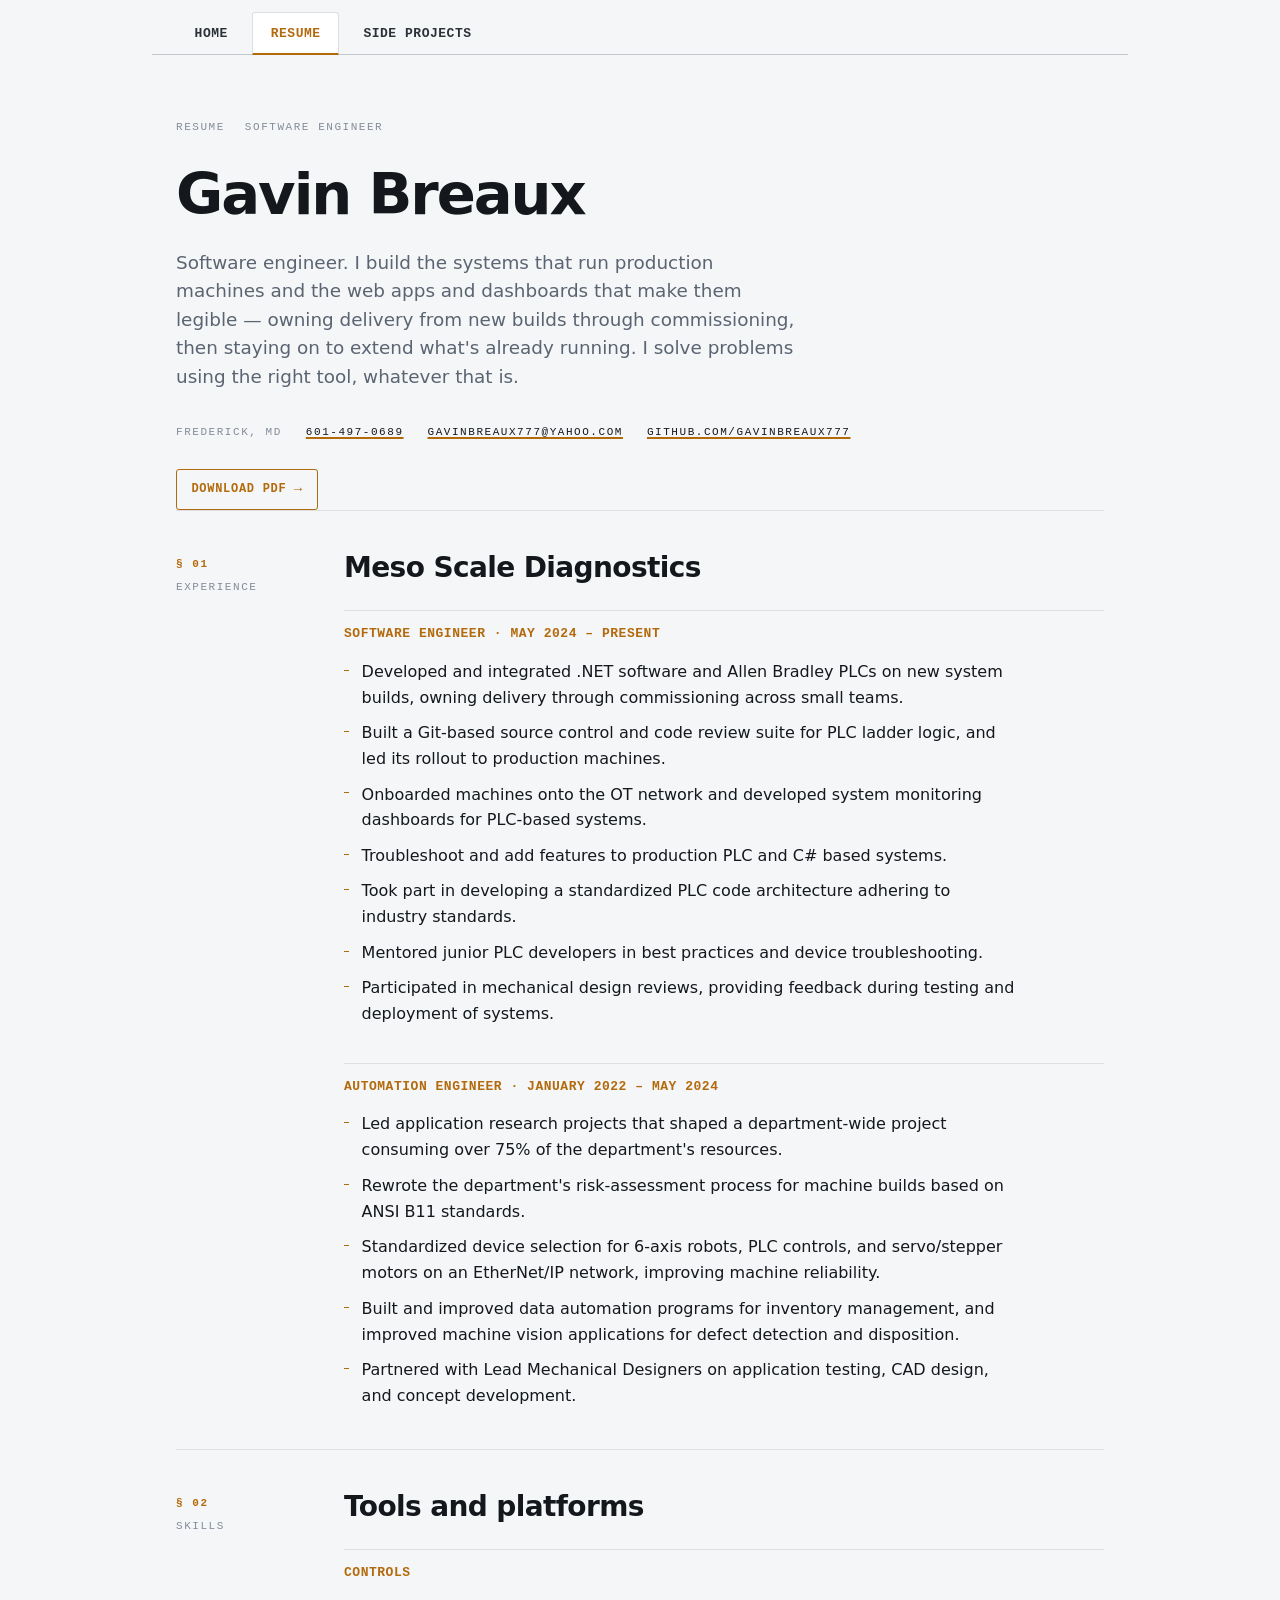
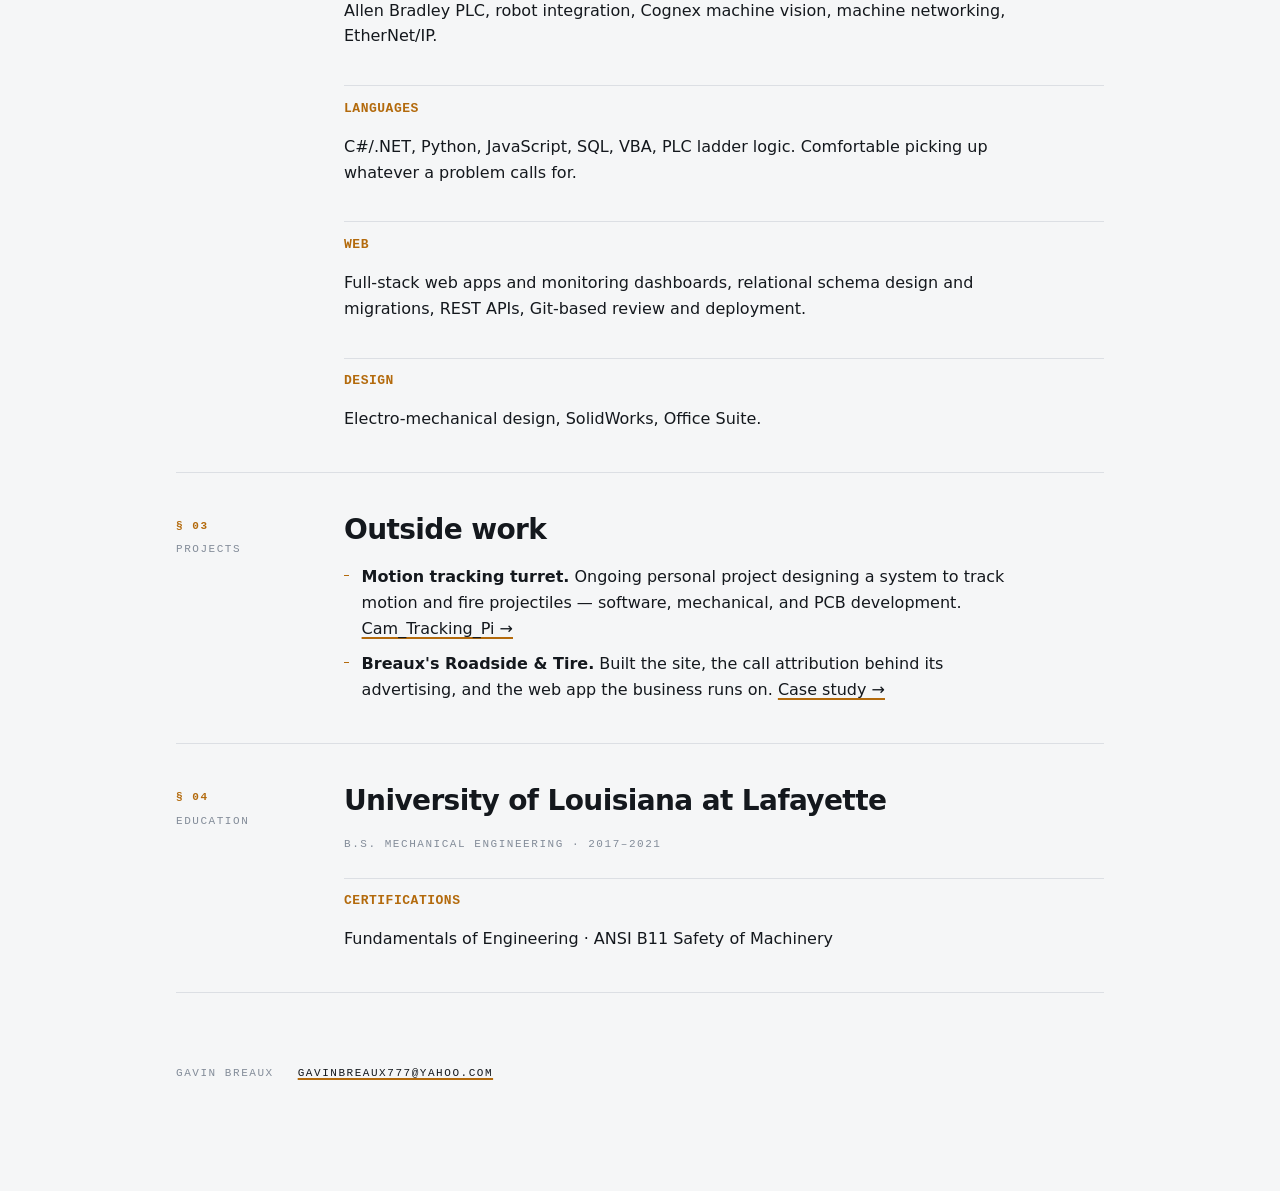
==== resume/index.html @ 40b69a1f "Restructure into a portfolio site with resume and project pages The site was a single Breaux's Roads" ====
<!doctype html>
<html lang="en">
<head>
<meta charset="utf-8">
<meta name="viewport" content="width=device-width, initial-scale=1">
<title>Resume — Gavin Breaux</title>
<meta name="description" content="Gavin Breaux — software engineer. Controls and automation software, web apps, and dashboards for production systems.">
<link rel="stylesheet" href="../assets/site.css">
</head>
<body>
<div class="wrap">

  <nav class="sitenav">
    <a href="../">Home</a>
    <a href="../resume/" aria-current="page">Resume</a>
    <a href="../work/">Side Projects</a>
  </nav>

  <header class="masthead">
    <div class="stamp">
      <span class="label">Resume</span>
      <span class="label">Software Engineer</span>
    </div>

    <h1>Gavin Breaux</h1>

    <p class="deck">
      Software engineer. I build the systems that run production machines and
      the web apps and dashboards that make them legible &mdash; owning delivery
      from new builds through commissioning, then staying on to extend what's
      already running. I solve problems using the right tool, whatever that is.
    </p>

    <div class="byline">
      <span class="label">Frederick, MD</span>
      <span class="label"><a href="tel:+16014970689">601-497-0689</a></span>
      <span class="label"><a href="mailto:gavinbreaux777@yahoo.com">gavinbreaux777@yahoo.com</a></span>
      <span class="label"><a href="https://github.com/gavinbreaux777" target="_blank" rel="noopener">github.com/gavinbreaux777</a></span>
    </div>

    <p>
      <a class="card-cta cta-standalone" href="../assets/gavin-breaux-resume.pdf" download>Download PDF</a>
    </p>
  </header>

  <section>
    <div class="rail">
      <span class="rail-num">&sect; 01</span>
      <span class="label">Experience</span>
    </div>
    <div class="body-col">
      <h2>Meso Scale Diagnostics</h2>

      <h3>Software Engineer &middot; May 2024 &ndash; Present</h3>
      <ul class="plain">
        <li>
          Developed and integrated .NET software and Allen Bradley PLCs on new
          system builds, owning delivery through commissioning across small
          teams.
        </li>
        <li>
          Built a Git-based source control and code review suite for PLC ladder
          logic, and led its rollout to production machines.
        </li>
        <li>
          Onboarded machines onto the OT network and developed system monitoring
          dashboards for PLC-based systems.
        </li>
        <li>
          Troubleshoot and add features to production PLC and C# based systems.
        </li>
        <li>
          Took part in developing a standardized PLC code architecture adhering
          to industry standards.
        </li>
        <li>
          Mentored junior PLC developers in best practices and device
          troubleshooting.
        </li>
        <li>
          Participated in mechanical design reviews, providing feedback during
          testing and deployment of systems.
        </li>
      </ul>

      <h3>Automation Engineer &middot; January 2022 &ndash; May 2024</h3>
      <ul class="plain">
        <li>
          Led application research projects that shaped a department-wide
          project consuming over 75% of the department's resources.
        </li>
        <li>
          Rewrote the department's risk-assessment process for machine builds
          based on ANSI B11 standards.
        </li>
        <li>
          Standardized device selection for 6-axis robots, PLC controls, and
          servo/stepper motors on an EtherNet/IP network, improving machine
          reliability.
        </li>
        <li>
          Built and improved data automation programs for inventory management,
          and improved machine vision applications for defect detection and
          disposition.
        </li>
        <li>
          Partnered with Lead Mechanical Designers on application testing, CAD
          design, and concept development.
        </li>
      </ul>
    </div>
  </section>

  <section>
    <div class="rail">
      <span class="rail-num">&sect; 02</span>
      <span class="label">Skills</span>
    </div>
    <div class="body-col">
      <h2>Tools and platforms</h2>

      <h3>Controls</h3>
      <p>
        Allen Bradley PLC, robot integration, Cognex machine vision, machine
        networking, EtherNet/IP.
      </p>

      <h3>Languages</h3>
      <p>
        C#/.NET, Python, JavaScript, SQL, VBA, PLC ladder logic. Comfortable
        picking up whatever a problem calls for.
      </p>

      <h3>Web</h3>
      <p>
        Full-stack web apps and monitoring dashboards, relational schema design
        and migrations, REST APIs, Git-based review and deployment.
      </p>

      <h3>Design</h3>
      <p>Electro-mechanical design, SolidWorks, Office Suite.</p>
    </div>
  </section>

  <section>
    <div class="rail">
      <span class="rail-num">&sect; 03</span>
      <span class="label">Projects</span>
    </div>
    <div class="body-col">
      <h2>Outside work</h2>
      <ul class="plain">
        <li>
          <strong>Motion tracking turret.</strong> Ongoing personal project
          designing a system to track motion and fire projectiles &mdash;
          software, mechanical, and PCB development.
          <a href="https://github.com/gavinbreaux777/Cam_Tracking_Pi" target="_blank" rel="noopener">Cam_Tracking_Pi &rarr;</a>
        </li>
        <li>
          <strong>Breaux's Roadside &amp; Tire.</strong> Built the site, the call
          attribution behind its advertising, and the web app the business runs
          on. <a href="../work/breauxs-roadside/">Case study &rarr;</a>
        </li>
      </ul>
    </div>
  </section>

  <section>
    <div class="rail">
      <span class="rail-num">&sect; 04</span>
      <span class="label">Education</span>
    </div>
    <div class="body-col">
      <h2>University of Louisiana at Lafayette</h2>
      <p class="label">B.S. Mechanical Engineering &middot; 2017&ndash;2021</p>

      <h3>Certifications</h3>
      <p>Fundamentals of Engineering &middot; ANSI B11 Safety of Machinery</p>
    </div>
  </section>

  <footer>
    <div class="byline">
      <span class="label">Gavin Breaux</span>
      <span class="label"><a href="mailto:gavinbreaux777@yahoo.com">gavinbreaux777@yahoo.com</a></span>
    </div>
  </footer>

</div>
</body>
</html>
---- assets/site.css ----
/* ---------------------------------------------------------------
   Shared design system.

   Palette is cold blue-grey neutrals with a single hazard-amber
   accent, drawn from roadside/commercial service vocabulary rather
   than a generic portfolio look. Monospace carries labels, IDs and
   figures — on pages about measurement, the mono is the register,
   not decoration.

   Themes are token-level: components style through custom
   properties only, never inside the media query, so the viewer's
   explicit toggle (data-theme) can override the OS preference in
   both directions.
   --------------------------------------------------------------- */

:root {
  --ground: #F5F6F7;
  --ground-raised: #FFFFFF;
  --ground-sunk: #EBEDEF;
  --ink: #14181D;
  --steel: #5A6472;
  --steel-dim: #838C99;
  --amber: #B36A0C;
  --signal-red: #B03A32;
  --signal-green: #3D6B4A;
  --rule: #DCDFE4;
  --rule-strong: #C3C8CF;

  /* Tab labels sit brighter than body text so the bar reads as
     controls. In light mode "brighter" means darker against the
     pale ground — the contrast direction inverts, the intent does not. */
  --nav-ink: #2B3138;
  --nav-ink-hi: #000000;

  --measure: 66ch;
  --rail: 8rem;
  --gap: 2.5rem;

  --font-display: ui-sans-serif, system-ui, -apple-system, "Segoe UI", Roboto, sans-serif;
  --font-body: ui-sans-serif, system-ui, -apple-system, "Segoe UI", Roboto, sans-serif;
  --font-mono: ui-monospace, "SF Mono", "Cascadia Mono", "Segoe UI Mono", Menlo, Consolas, monospace;
}

@media (prefers-color-scheme: dark) {
  :root {
    --ground: #12151A; --ground-raised: #171B21; --ground-sunk: #0D1014;
    --ink: #E6E9ED; --steel: #98A2B0; --steel-dim: #6E7887;
    --amber: #D98218; --signal-red: #D4574D; --signal-green: #6FA37F;
    --rule: #262C35; --rule-strong: #333B46;
    --nav-ink: #F2F5F8; --nav-ink-hi: #FFFFFF;
  }
}

:root[data-theme="dark"] {
  --ground: #12151A; --ground-raised: #171B21; --ground-sunk: #0D1014;
  --ink: #E6E9ED; --steel: #98A2B0; --steel-dim: #6E7887;
  --amber: #D98218; --signal-red: #D4574D; --signal-green: #6FA37F;
  --rule: #262C35; --rule-strong: #333B46;
  --nav-ink: #F2F5F8; --nav-ink-hi: #FFFFFF;
}

:root[data-theme="light"] {
  --ground: #F5F6F7; --ground-raised: #FFFFFF; --ground-sunk: #EBEDEF;
  --ink: #14181D; --steel: #5A6472; --steel-dim: #838C99;
  --amber: #B36A0C; --signal-red: #B03A32; --signal-green: #3D6B4A;
  --rule: #DCDFE4; --rule-strong: #C3C8CF;
  --nav-ink: #2B3138; --nav-ink-hi: #000000;
}

* { box-sizing: border-box; }

body {
  background: var(--ground);
  color: var(--ink);
  font-family: var(--font-body);
  font-size: 1rem;
  line-height: 1.62;
  -webkit-font-smoothing: antialiased;
  margin: 0;
  padding: 0 1.5rem 5rem;
}

.wrap { max-width: 58rem; margin: 0 auto; }

/* ---------- type ---------- */

.label {
  font-family: var(--font-mono);
  font-size: 0.6875rem;
  letter-spacing: 0.14em;
  text-transform: uppercase;
  color: var(--steel-dim);
  font-weight: 500;
}

h1, h2, h3 { font-family: var(--font-display); text-wrap: balance; margin: 0; }
h1 { font-size: clamp(2.3rem, 5.5vw, 3.6rem); font-weight: 800; letter-spacing: -0.035em; line-height: 1.04; }
h2 { font-size: clamp(1.4rem, 2.8vw, 1.75rem); font-weight: 750; letter-spacing: -0.022em; line-height: 1.18; }
h3 { font-size: 1rem; font-weight: 700; letter-spacing: -0.01em; line-height: 1.3; }

/* Italics in the display face lean into the following character at
   this weight; the small letter-spacing bump buys back the gap. */
h1 em, h2 em { font-style: italic; letter-spacing: 0.005em; }

p { margin: 0; max-width: var(--measure); }

a {
  color: var(--ink);
  text-decoration-color: var(--amber);
  text-underline-offset: 0.2em;
  text-decoration-thickness: 1.5px;
}
a:hover { color: var(--amber); }
a:focus-visible { outline: 2px solid var(--amber); outline-offset: 3px; border-radius: 2px; }

code {
  font-family: var(--font-mono);
  font-size: 0.875em;
  background: var(--ground-sunk);
  border: 1px solid var(--rule);
  padding: 0.08em 0.32em;
  border-radius: 2px;
  word-break: break-word;
}

/* Placeholder text the author still needs to fill in. */
.ph { color: var(--amber); border-bottom: 1px dashed currentColor; }

/* ---------- masthead ---------- */

.masthead { padding: 3.5rem 0 0; border-bottom: 1px solid var(--rule); }

.stamp {
  display: flex; flex-wrap: wrap; align-items: baseline;
  gap: 0.6rem 1.25rem; padding-bottom: 1.75rem;
}

/* Subtitle riding directly under an h1 — h1 has margin:0, so the gap has to
   come from here. Tighter than .deck's, since this reads as part of the title. */
h1 + .label { display: block; margin-top: 0.9rem; color: var(--steel); }

.deck {
  font-size: clamp(1.03rem, 1.8vw, 1.15rem);
  color: var(--steel);
  max-width: 54ch;
  margin: 1.5rem 0 0;
  line-height: 1.55;
}

.byline { display: flex; flex-wrap: wrap; gap: 0.5rem 1.5rem; margin: 2rem 0 1.75rem; }

/* ---------- spec strip ---------- */

.spec-strip {
  display: grid;
  grid-template-columns: repeat(auto-fit, minmax(9rem, 1fr));
  border-bottom: 1px solid var(--rule);
}
.spec { padding: 1.35rem 1.25rem 1.35rem 0; display: flex; flex-direction: column; gap: 0.28rem; }
.spec-val {
  font-family: var(--font-mono); font-size: 1.4rem; font-weight: 600;
  letter-spacing: -0.03em; font-variant-numeric: tabular-nums; line-height: 1;
}
.spec-note { font-size: 0.8125rem; color: var(--steel-dim); line-height: 1.35; }

/* ---------- sections with spec rail ---------- */

section {
  display: grid;
  grid-template-columns: var(--rail) minmax(0, 1fr);
  gap: 0 var(--gap);
  padding: var(--gap) 0;
  border-bottom: 1px solid var(--rule);
}
.rail { display: flex; flex-direction: column; gap: 0.35rem; padding-top: 0.3rem; }
.rail-num { font-family: var(--font-mono); font-size: 0.6875rem; letter-spacing: 0.14em; color: var(--amber); font-weight: 600; }
.body-col { display: flex; flex-direction: column; gap: 1rem; min-width: 0; }
.body-col > h2 { margin-bottom: 0.15rem; }

@media (max-width: 46rem) {
  section { grid-template-columns: 1fr; gap: 0.85rem; }
  .rail { flex-direction: row; align-items: baseline; gap: 0.7rem; padding-top: 0; }
}

/* ---------- source cards ---------- */

.sources {
  display: grid; grid-template-columns: repeat(auto-fit, minmax(14rem, 1fr));
  gap: 1px; background: var(--rule-strong);
  border: 1px solid var(--rule-strong); border-radius: 3px; overflow: hidden;
}
.source { background: var(--ground-raised); padding: 1rem; display: flex; flex-direction: column; gap: 0.45rem; }
.source-name { font-family: var(--font-mono); font-size: 0.8125rem; font-weight: 600; }
.source-sees { font-size: 0.875rem; color: var(--steel); }
.source-blind { font-size: 0.8125rem; color: var(--signal-red); display: flex; gap: 0.45rem; }
.source-blind::before { content: "\2715"; font-size: 0.75rem; line-height: 1.5; }

/* ---------- inspection tag ---------- */

.tag { border: 1px solid var(--rule-strong); background: var(--ground-raised); border-radius: 3px; overflow: hidden; }
.tag-head {
  display: flex; flex-wrap: wrap; align-items: center; justify-content: space-between;
  gap: 0.5rem 1rem; padding: 0.65rem 1rem;
  background: var(--ground-sunk); border-bottom: 1px solid var(--rule-strong);
}
.tag-id {
  font-family: var(--font-mono); font-size: 0.6875rem; letter-spacing: 0.12em;
  text-transform: uppercase; color: var(--steel); font-weight: 600;
}
.chip {
  font-family: var(--font-mono); font-size: 0.625rem; letter-spacing: 0.1em;
  text-transform: uppercase; font-weight: 600; padding: 0.2rem 0.5rem;
  border-radius: 2px; border: 1px solid currentColor; white-space: nowrap;
}
.chip-risk { color: var(--signal-red); }
.chip-hold { color: var(--amber); }

.tag-body { padding: 1.15rem 1rem; display: flex; flex-direction: column; gap: 0.95rem; }
.tag-body p { max-width: 60ch; }

.beat { display: grid; grid-template-columns: 5.5rem minmax(0, 1fr); gap: 0.9rem; align-items: baseline; }
.beat > .label { padding-top: 0.15em; }
@media (max-width: 40rem) { .beat { grid-template-columns: 1fr; gap: 0.25rem; } }

pre {
  margin: 0; background: var(--ground-sunk); border: 1px solid var(--rule);
  border-radius: 3px; padding: 0.85rem 1rem; overflow-x: auto;
  font-size: 0.8125rem; line-height: 1.55;
}
pre code { background: none; border: none; padding: 0; font-size: inherit; word-break: normal; }
.cmt { color: var(--steel-dim); }
.kw { color: var(--amber); }

/* Subheads inside a prose column. Body text and h3 are both 1rem, so
   the amber rule does the separating that size alone can't. */
.body-col > h3 {
  margin-top: 1.25rem;
  padding-top: 0.9rem;
  border-top: 1px solid var(--rule);
  font-family: var(--font-mono);
  font-size: 0.8125rem;
  letter-spacing: 0.04em;
  text-transform: uppercase;
  color: var(--amber);
}
.body-col > h3:first-of-type { margin-top: 0.5rem; }

/* ---------- platform strip ---------- */

/* Third-party product shots, not this project's data — held to a uniform
   tile so they read as identification rather than as evidence.
   Breaks out of the 58rem wrapper toward the viewport edges (capped),
   since dashboard screenshots need the width to stay legible. */
.platforms {
  margin: 0 auto var(--gap) 50%;
  width: min(100vw - 3rem, 78rem);
  transform: translateX(-50%);
  display: flex; flex-direction: column; gap: 0.6rem;
}
.platform-row {
  display: grid; grid-template-columns: repeat(auto-fit, minmax(15rem, 1fr));
  gap: 1px; background: var(--rule-strong);
  border: 1px solid var(--rule-strong); border-radius: 3px; overflow: hidden;
}
.platform { background: var(--ground-raised); display: flex; flex-direction: column; }
/* cover, not contain: these are wide dashboard captures and letterboxing
   them into a short tile shrank the UI past the point of being readable.
   Anchored top-left so each crop keeps the chart/table it's identified by. */
.platform img {
  display: block; width: 100%; height: 11rem;
  object-fit: cover; object-position: left top;
  background: #FFFFFF;
  border-bottom: 1px solid var(--rule);
}
.platform-cap {
  padding: 0.7rem 0.85rem;
  font-size: 0.8125rem; line-height: 1.5; color: var(--steel);
  display: flex; flex-direction: column; gap: 0.2rem;
}
.platform-cap strong {
  font-family: var(--font-mono); font-size: 0.75rem;
  letter-spacing: 0.04em; text-transform: uppercase;
  color: var(--ink); font-weight: 600;
}
/* Tied to the row rather than floating under it: the lead clause carries
   the argument, the provenance note trails in the dimmer colour. */
.platforms figcaption {
  font-size: 0.8125rem; line-height: 1.5;
  color: var(--steel); max-width: 68ch;
  padding-left: 0.85rem; border-left: 2px solid var(--rule-strong);
}
.provenance { color: var(--steel-dim); }

/* A real artifact from the work, unlike the platform strip above — shown
   whole rather than cropped, since the columns are the evidence. */
/* Breaks out of the text column: at column width this 1915px capture
   renders near 40%, which puts the row text below reading size. */
/* Prose beside a figure. The text keeps the larger share so it never
   narrows into a ragged column; below 52rem they stack, since two
   cramped columns read worse than one of each. */
.split {
  display: grid; grid-template-columns: minmax(0, 1.05fr) minmax(0, 1fr);
  gap: var(--gap); align-items: start;
}
.split > p { max-width: none; }

/* Multi-paragraph prose in a split needs a wrapper to stay one grid cell.
   Paragraph spacing on this site comes from .body-col's flex gap, which only
   reaches direct children — so the wrapper has to re-establish it or the
   paragraphs run together. */
.split-prose {
  display: flex; flex-direction: column; gap: 1rem; min-width: 0;
}
.split-prose > p { max-width: none; }

/* Gives the figure the larger share, for screenshots whose detail matters
   more than the paragraph beside them. */
.split-figure { grid-template-columns: minmax(0, 1fr) minmax(0, 1.5fr); }

@media (max-width: 52rem) {
  .split { grid-template-columns: 1fr; gap: 1.1rem; }
}

/* Supporting evidence, not a hero image — full detail is one click away,
   so it doesn't need to be legible inline. */
.shot {
  margin: 0;
  display: flex; flex-direction: column; gap: 0.5rem;
}
/* Optical alignment: the paragraph's first baseline sits below its box
   top, so a flush image reads as riding high next to it. */
.split .shot { padding-top: 0.3rem; }

/* Two figures side by side. Their sources are 1.63 and 2.44 aspect, so
   natural height would leave one visibly taller; a fixed frame with a
   top-anchored crop keeps the pair even and the chart titles visible. */
.shot-pair {
  display: grid; grid-template-columns: repeat(auto-fit, minmax(16rem, 1fr));
  gap: 1.1rem; margin-top: 0.35rem; align-items: start;
}
/* contain, not cover: cropping either chart cuts its axis labels, and the
   full-size link means nothing is lost by letterboxing them here. */
.shot-pair .shot img {
  height: 13rem; object-fit: contain; object-position: center;
  padding: 0.5rem;
}

/* Homepage app shots: two UI screenshots side by side, framed portrait so
   they read as app windows rather than wide banners. */
.shot-row {
  display: grid; grid-template-columns: repeat(auto-fit, minmax(15rem, 1fr));
  gap: 1.1rem; align-items: start;
  /* Slimmer than the 58rem wrapper — narrowing the columns is half of what
     makes the frames read as tall. Viewport cap avoids h-scroll. */
  width: min(48rem, 100vw - 2rem);
  margin: 0 auto var(--gap);
}
/* cover, not contain: these are list views, so a top-anchored crop keeps
   the header and first rows — the legible part — and drops the tail. The
   full image is one click away, so nothing is actually lost. */
.shot-row .shot img {
  height: 17rem; object-fit: cover; object-position: top center;
}

/* Supporting shot: the customer-facing site is a step on the way to the
   app, not the point, so it's held to a fraction of the app shots' width.
   Centered under them, it reads as a footnote rather than a third column. */
.shot-minor {
  max-width: 22rem; margin: 0 auto var(--gap);
  align-items: center; text-align: center;
}

/* Lead figure: sits between the masthead and the spec strip, so it takes
   the wrapper's full width rather than a text measure. */
.shot-lead { margin: 0 0 var(--gap); }
.shot img {
  display: block; width: 100%; height: auto;
  border: 1px solid var(--rule-strong); border-radius: 3px;
  background: #FFFFFF;
}
.shot a { display: block; text-decoration: none; }
.shot a:hover img { border-color: var(--amber); }
.shot a:focus-visible { outline: 2px solid var(--amber); outline-offset: 3px; }
.shot figcaption {
  font-size: 0.8125rem; line-height: 1.5; color: var(--steel);
  max-width: 68ch;
}
/* Only on figures whose detail is genuinely too small inline — repeating
   it under every screenshot on a page turns it into noise. */
.shot-zoom figcaption::after {
  content: " Click to view full size.";
  color: var(--steel-dim);
}

@media (max-width: 46rem) {
  .platform img { height: 9rem; }
}

/* ---------- sequence ---------- */

.arc { border: 1px solid var(--rule-strong); border-radius: 3px; overflow: hidden; }
.arc-step {
  display: grid; grid-template-columns: 2.25rem minmax(0, 1fr);
  gap: 0.9rem; padding: 0.85rem 1rem;
  background: var(--ground-raised); border-bottom: 1px solid var(--rule);
}
.arc-step:last-child { border-bottom: none; }
.arc-n { font-family: var(--font-mono); font-size: 0.75rem; color: var(--amber); font-weight: 600; padding-top: 0.15em; }
.arc-text { display: flex; flex-direction: column; gap: 0.2rem; }
.arc-text strong { font-size: 0.9375rem; }
.arc-text span { font-size: 0.875rem; color: var(--steel); }

/* ---------- lists ---------- */

ul.plain { list-style: none; margin: 0; padding: 0; display: flex; flex-direction: column; gap: 0.6rem; max-width: var(--measure); }
ul.plain li { padding-left: 1.1rem; position: relative; }
ul.plain li::before { content: ""; position: absolute; left: 0; top: 0.68em; width: 5px; height: 1px; background: var(--amber); }

/* ---------- pull quote ---------- */

.pull {
  border-left: 2px solid var(--amber);
  padding: 0.1rem 0 0.1rem 1.2rem;
  font-size: 1.05rem; line-height: 1.5; max-width: 52ch;
}

/* ---------- honesty callout ---------- */

.note {
  border: 1px solid var(--rule-strong);
  border-left: 2px solid var(--steel-dim);
  background: var(--ground-raised);
  padding: 0.9rem 1rem; border-radius: 3px;
  display: flex; flex-direction: column; gap: 0.4rem; max-width: 60ch;
}
.note p { font-size: 0.9375rem; }

/* ---------- table ---------- */

.table-scroll { overflow-x: auto; }
table { border-collapse: collapse; width: 100%; font-size: 0.875rem; min-width: 30rem; }
th, td { text-align: left; padding: 0.6rem 1rem 0.6rem 0; border-bottom: 1px solid var(--rule); vertical-align: top; }
th {
  font-family: var(--font-mono); font-size: 0.6875rem; letter-spacing: 0.12em;
  text-transform: uppercase; color: var(--steel-dim); font-weight: 500;
  border-bottom-color: var(--rule-strong);
}
td.num { font-family: var(--font-mono); font-variant-numeric: tabular-nums; white-space: nowrap; }

/* ---------- index cards ---------- */

.cards { display: grid; grid-template-columns: repeat(auto-fit, minmax(16rem, 1fr)); gap: 1rem; }
/* Interactive, so it carries more weight than the static containers it
   sits among (.note, .tag): a raised surface, a shadow, and an amber
   edge that reads as a target rather than a panel. */
.card {
  position: relative; isolation: isolate;
  border: 1px solid var(--rule-strong); background: var(--ground-raised);
  border-radius: 5px; padding: 1.1rem 1.1rem 1.2rem;
  display: flex; flex-direction: column; gap: 0.5rem;
  text-decoration: none; color: inherit;
  box-shadow: 0 1px 2px rgb(0 0 0 / 0.05), 0 1px 1px rgb(0 0 0 / 0.03);
}
/* Amber rule along the top edge — visible at rest, so the card reads as
   actionable before any pointer arrives (and on touch, where hover never does). */
.card::before {
  content: ""; position: absolute; inset: -1px -1px auto -1px; height: 3px;
  background: var(--amber); opacity: 0.55;
  border-radius: 5px 5px 0 0;
}
.card:hover {
  border-color: var(--amber); color: inherit;
  background: var(--ground-raised);
  box-shadow: 0 6px 16px rgb(0 0 0 / 0.10), 0 2px 5px rgb(0 0 0 / 0.06);
}
.card:hover::before { opacity: 1; }
.card:active { box-shadow: 0 1px 2px rgb(0 0 0 / 0.06); }
.card:focus-visible { outline: 2px solid var(--amber); outline-offset: 3px; }
.card h3 { margin: 0; }
.card:hover h3 { color: var(--amber); }
.card p { font-size: 0.9rem; color: var(--steel); max-width: none; }

/* Persistent affordance: without it the cards read as static blocks,
   since the border only reacted on hover and touch has no hover. */
/* Rendered as a button, not a text link: at a glance the eye needs a
   shape it recognises as pressable, which underlined amber text is not. */
.card-cta {
  margin-top: auto; align-self: flex-start;
  display: inline-flex; align-items: center; gap: 0.45rem;
  padding: 0.5rem 0.9rem;
  border: 1px solid var(--amber); border-radius: 3px;
  font-family: var(--font-mono); font-size: 0.75rem;
  letter-spacing: 0.06em; text-transform: uppercase;
  color: var(--amber); font-weight: 600;
}
.card-cta::after { content: "\2192"; font-size: 0.875rem; }
/* Fills on hover so the whole card has one obvious focal point. */
.card:hover .card-cta {
  background: var(--amber);
  color: var(--ground-raised);
}
@media (prefers-reduced-motion: no-preference) {
  .card-cta { transition: background 120ms ease, color 120ms ease; }
  .card-cta::after { transition: transform 120ms ease; }
  .card:hover .card-cta::after { transform: translateX(3px); }
}

/* The card CTA shape reused outside a card — as a standalone button. Needs its
   own hover, since there's no parent .card to trigger the fill, and
   margin-top:auto is meaningless without the flex parent. Deliberately a
   separate class rather than a bare `a.card-cta`, so it can't reach inside a
   .card and collapse the bottom-alignment that keeps CTAs in a row level. */
.cta-standalone {
  margin-top: 0;
  text-decoration: none;
}
.cta-standalone:hover {
  background: var(--amber);
  color: var(--ground-raised);
}

/* Tab bar. Sticky so the switch between case studies is always in
   reach; the active tab is carried by an amber underline riding the
   container's bottom rule, not by color alone. */
.sitenav {
  position: sticky; top: 0; z-index: 10;
  display: flex; flex-wrap: wrap; gap: 0.35rem;
  margin-bottom: 0.5rem; padding: 0.75rem 0 0;
  border-bottom: 1px solid var(--rule-strong);
  /* Bleed into the body gutter so scrolled content can't show
     through beside the bar. */
  margin-left: -1.5rem; margin-right: -1.5rem;
  padding-left: 1.5rem; padding-right: 1.5rem;
  background: var(--ground);
}

.sitenav a {
  position: relative;
  padding: 0.6rem 1.1rem;
  margin-bottom: -1px;
  border: 1px solid transparent;
  border-bottom: 2px solid transparent;
  border-radius: 3px 3px 0 0;
  font-family: var(--font-mono);
  font-size: 0.8125rem;
  letter-spacing: 0.04em;
  text-transform: uppercase;
  text-decoration: none;
  color: var(--nav-ink);
  font-weight: 600;
  white-space: nowrap;
}

.sitenav a:hover {
  color: var(--nav-ink-hi);
  background: var(--ground-sunk);
  border-bottom-color: var(--rule-strong);
}

.sitenav a[aria-current="page"] {
  color: var(--amber);
  background: var(--ground-raised);
  border-color: var(--rule);
  border-bottom-color: var(--amber);
}

.sitenav a:focus-visible { outline: 2px solid var(--amber); outline-offset: 2px; }

@media (max-width: 30rem) {
  .sitenav a { flex: 1 1 auto; text-align: center; padding: 0.6rem 0.5rem; }
}

footer { padding-top: var(--gap); display: flex; flex-direction: column; gap: 0.75rem; }
.footer-note { font-size: 0.875rem; color: var(--steel-dim); max-width: 60ch; }

@media (prefers-reduced-motion: no-preference) {
  a, .card { transition: color 120ms ease, border-color 120ms ease, background 120ms ease, transform 140ms ease, box-shadow 140ms ease; }
  .card:hover { transform: translateY(-3px); }
  .card:active { transform: translateY(-1px); }
}
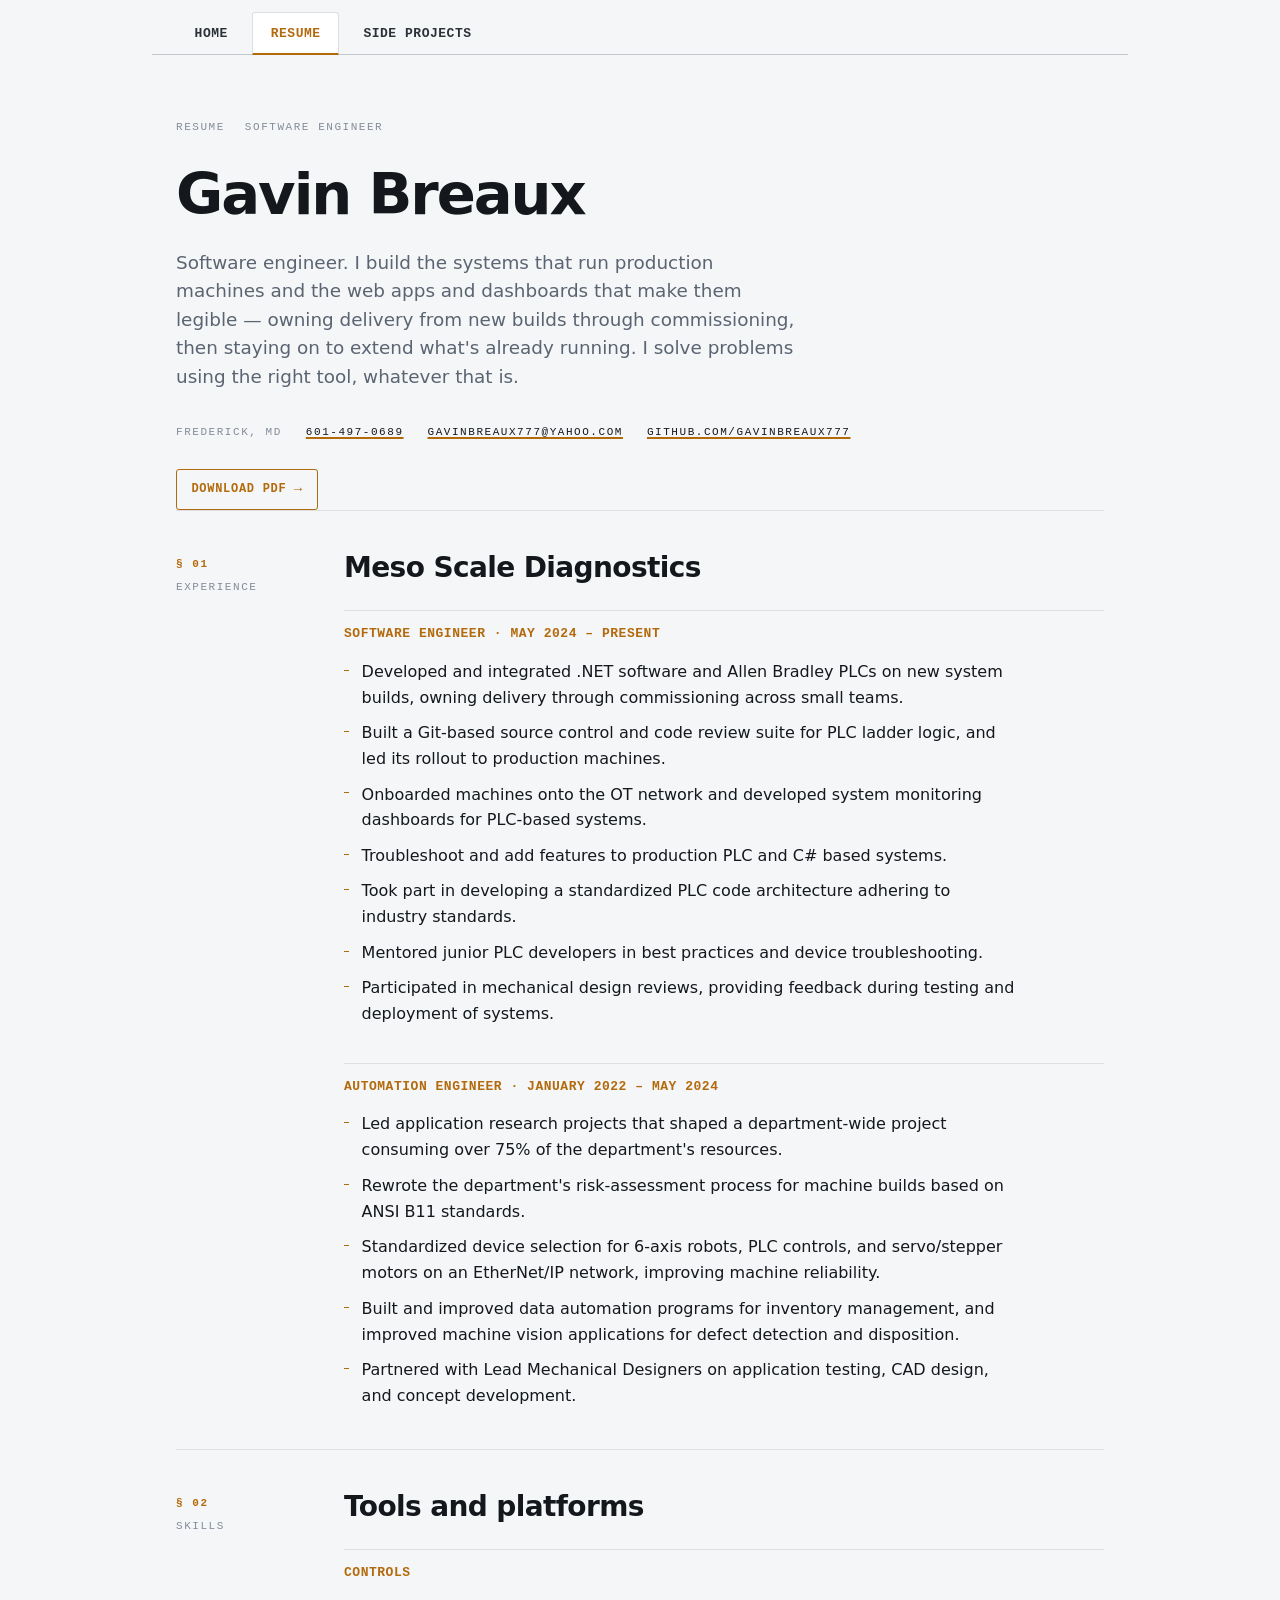
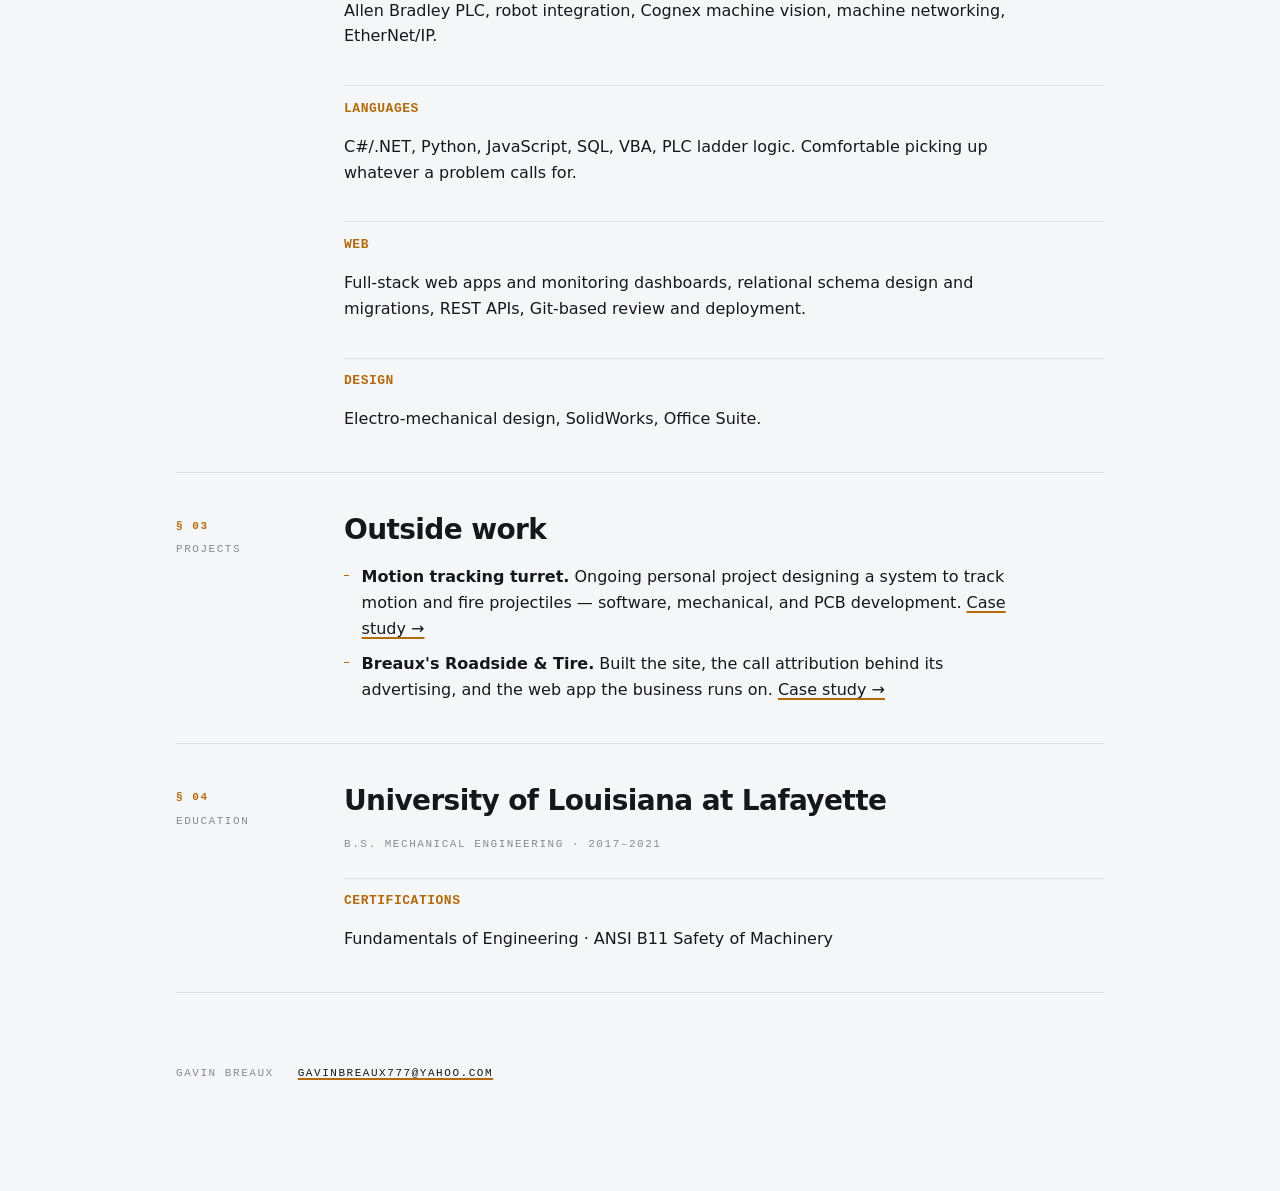
==== commit 4df5a86c: "Add motion tracking turret case study Gives the turret project a full case study page instead of lin" ====
--- a/resume/index.html
+++ b/resume/index.html
@@ -154,7 +154,7 @@
           <strong>Motion tracking turret.</strong> Ongoing personal project
           designing a system to track motion and fire projectiles &mdash;
           software, mechanical, and PCB development.
-          <a href="https://github.com/gavinbreaux777/Cam_Tracking_Pi" target="_blank" rel="noopener">Cam_Tracking_Pi &rarr;</a>
+          <a href="../work/motion-tracking-turret/">Case study &rarr;</a>
         </li>
         <li>
           <strong>Breaux's Roadside &amp; Tire.</strong> Built the site, the call
--- a/assets/site.css
+++ b/assets/site.css
@@ -345,21 +345,43 @@
   padding: 0.5rem;
 }
 
-/* Homepage app shots: two UI screenshots side by side, framed portrait so
-   they read as app windows rather than wide banners. */
+/* Homepage shots: four screenshots in a 2x2 grid. Fixed two columns rather
+   than auto-fit, so the grid stays square instead of reflowing to 3+1 or a
+   single row at wide viewports. Collapses to one column on narrow screens. */
 .shot-row {
-  display: grid; grid-template-columns: repeat(auto-fit, minmax(15rem, 1fr));
+  display: grid; grid-template-columns: repeat(2, 1fr);
   gap: 1.1rem; align-items: start;
-  /* Slimmer than the 58rem wrapper — narrowing the columns is half of what
-     makes the frames read as tall. Viewport cap avoids h-scroll. */
-  width: min(48rem, 100vw - 2rem);
+  width: min(52rem, 100vw - 2rem);
   margin: 0 auto var(--gap);
+}
+@media (max-width: 34rem) {
+  .shot-row { grid-template-columns: 1fr; }
 }
 /* cover, not contain: these are list views, so a top-anchored crop keeps
    the header and first rows — the legible part — and drops the tail. The
    full image is one click away, so nothing is actually lost. */
 .shot-row .shot img {
   height: 17rem; object-fit: cover; object-position: top center;
+}
+/* The customer site shot is 1.24 aspect against ~2.5 for the three app
+   shots. A top-anchored cover crop in the shared frame would show only its
+   header, so it letterboxes instead and keeps the whole page visible. */
+.shot-row .shot-tall img {
+  object-fit: contain; background: #FFFFFF; padding: 0.4rem;
+}
+
+/* CAD renders are near-square and have their own flat grey ground. A cover
+   crop would cut the assembly, so they letterbox like .shot-tall but keep
+   the render's own background instead of forcing white behind it. */
+.shot-row .shot-render img {
+  object-fit: contain; background: #C3C9D2; padding: 0.4rem;
+}
+
+/* Portrait photographs in a .shot-row cell. Like .shot-tall they letterbox
+   rather than crop, but they carry no white page of their own, so the bars
+   use the theme's sunk ground and stay correct in dark mode. */
+.shot-row .shot-photo img {
+  object-fit: contain; background: var(--ground-sunk); padding: 0.4rem;
 }
 
 /* Supporting shot: the customer-facing site is a step on the way to the
@@ -368,6 +390,19 @@
 .shot-minor {
   max-width: 22rem; margin: 0 auto var(--gap);
   align-items: center; text-align: center;
+}
+
+/* Small in-column figure: a supporting photo that shouldn't outweigh the
+   prose beside it. Portrait sources would otherwise run the full column
+   width and dominate the section. Left-aligned to the text rather than
+   centered, so it stays flush with the paragraphs above it, and it sets no
+   align-items so the image still fills the capped frame. */
+.shot-inset { max-width: 17rem; }
+/* Capped by height, not width: the source is portrait, so a width cap alone
+   still leaves it the tallest thing on the page. contain (not cover) keeps
+   the whole machine visible, since the point of the shot is the build. */
+.shot-inset img {
+  height: 11rem; width: 100%; object-fit: contain; object-position: left center;
 }
 
 /* Lead figure: sits between the masthead and the spec strip, so it takes
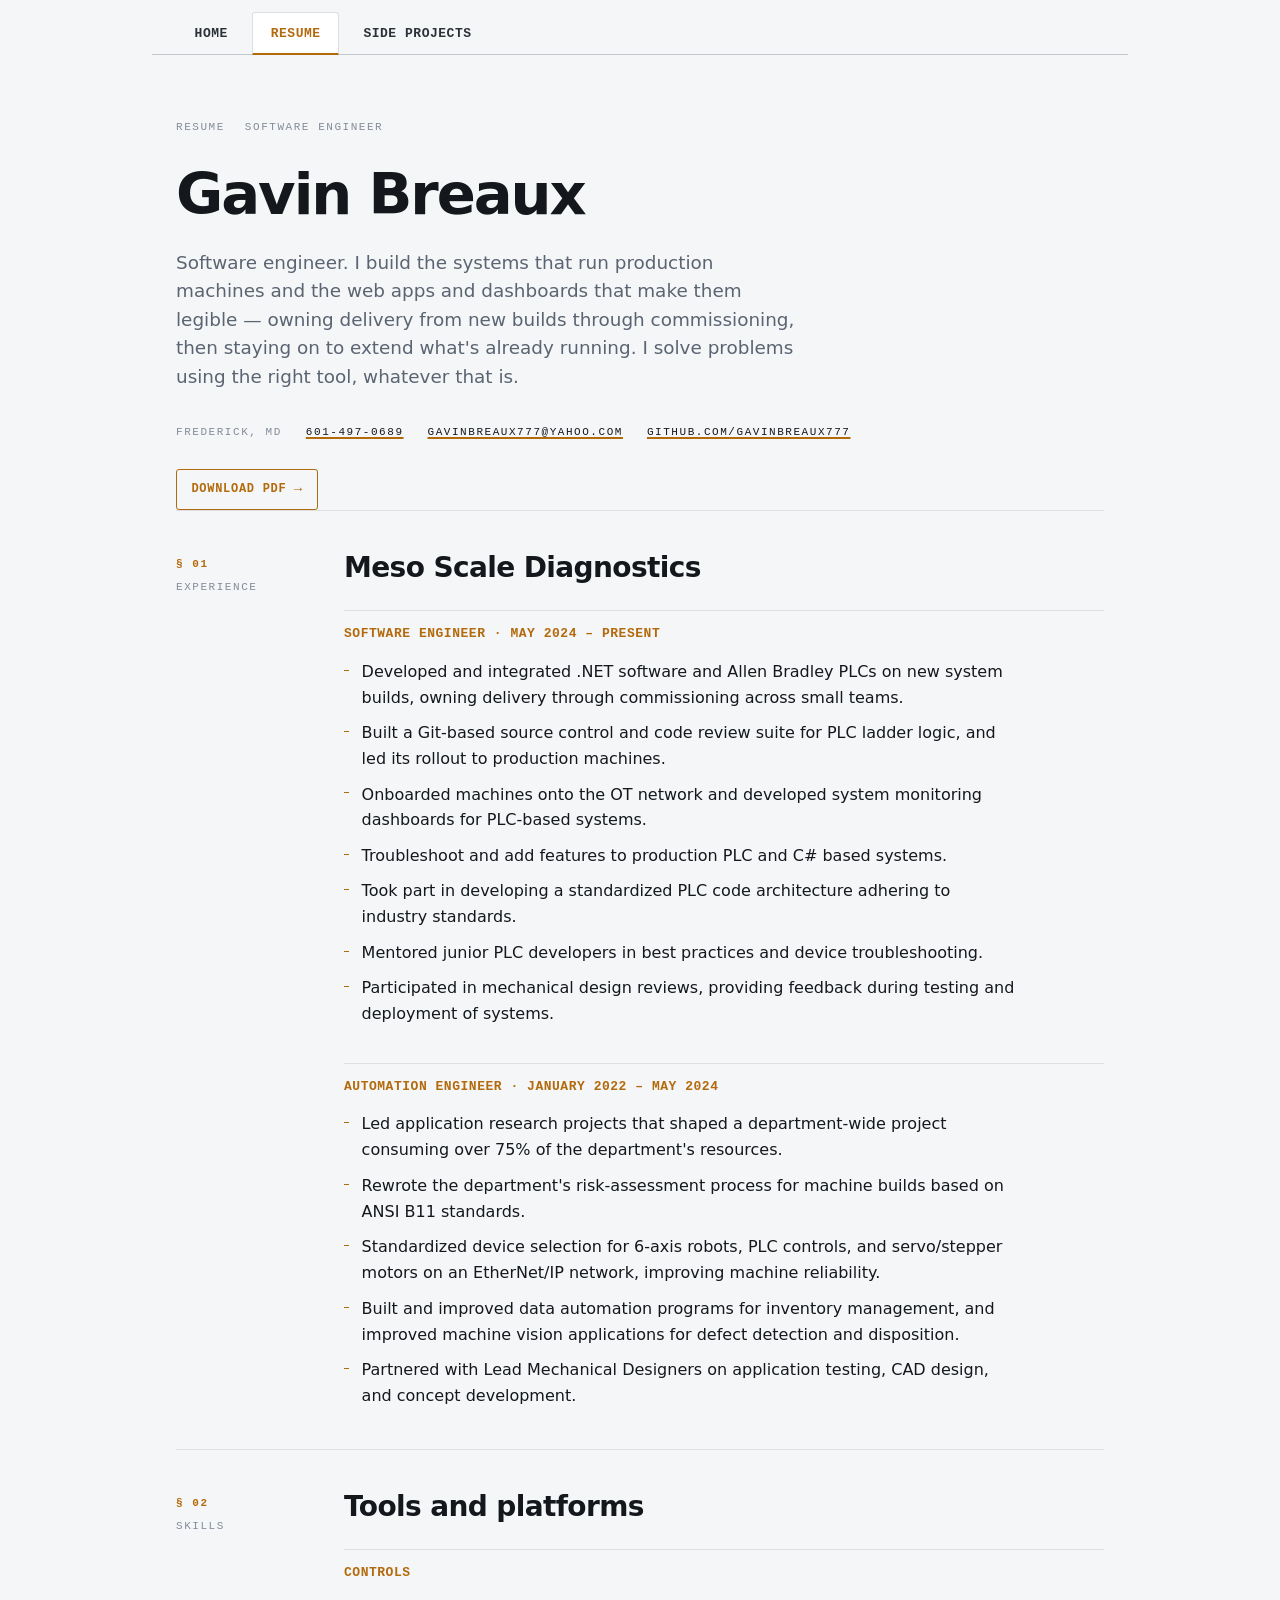
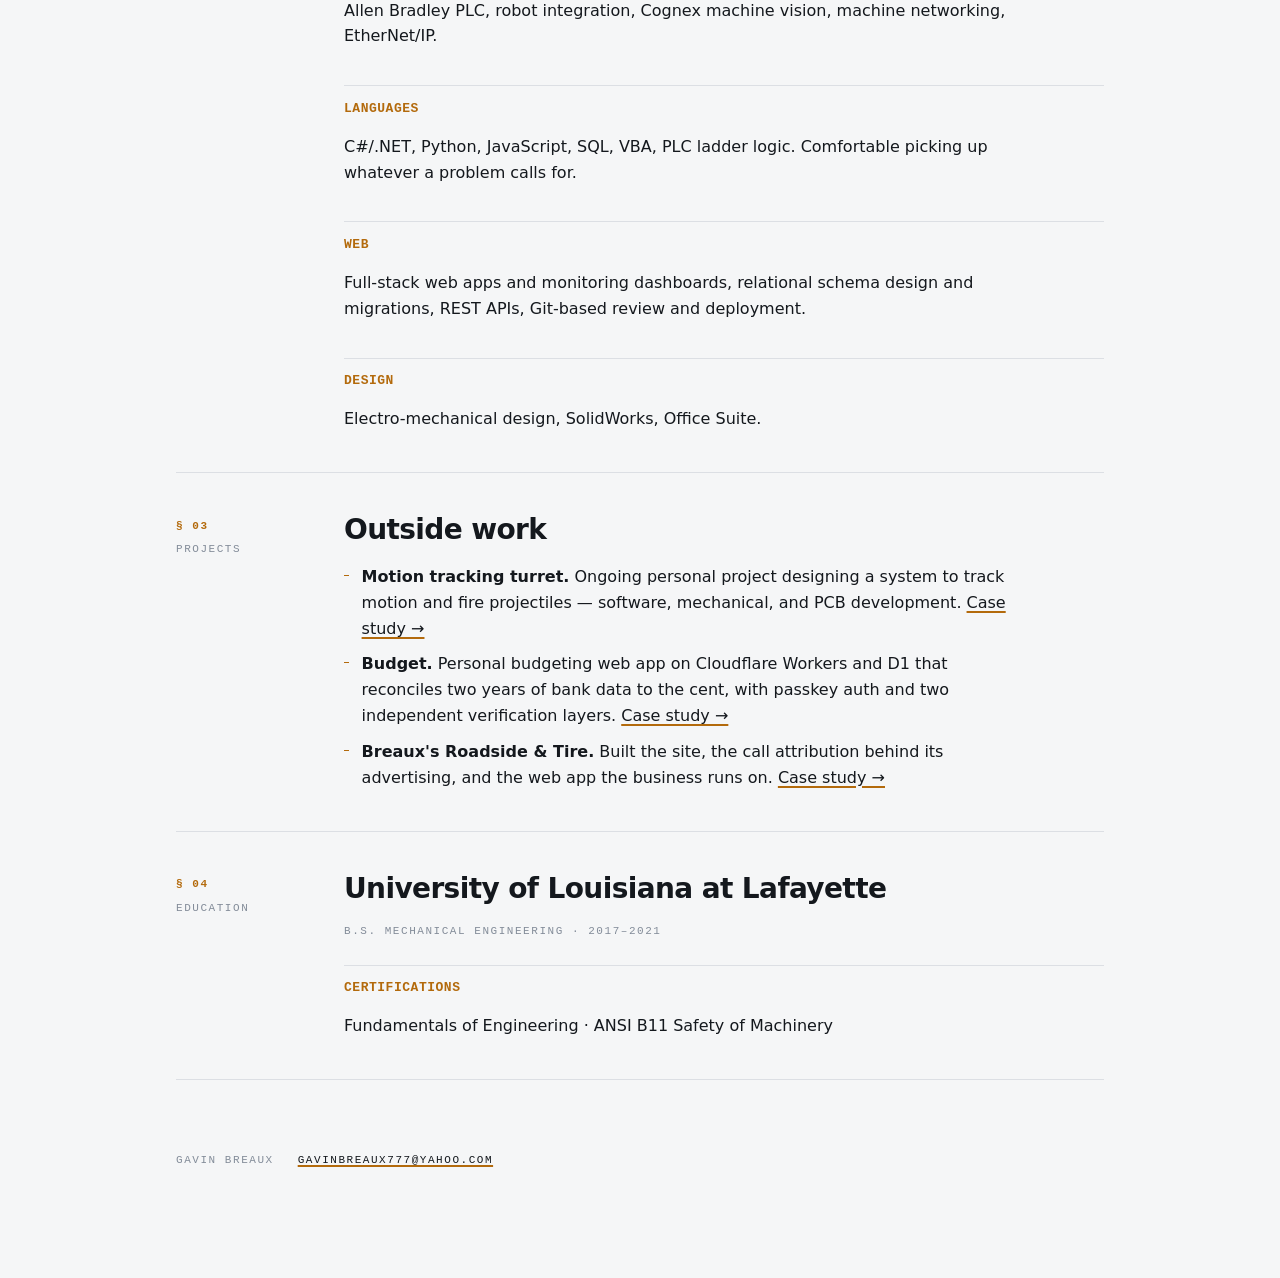
==== commit 7470d647: "Add Budget case study New case study page for the budgeting app, linked from the side projects listi" ====
--- a/resume/index.html
+++ b/resume/index.html
@@ -157,6 +157,12 @@
           <a href="../work/motion-tracking-turret/">Case study &rarr;</a>
         </li>
         <li>
+          <strong>Budget.</strong> Personal budgeting web app on Cloudflare
+          Workers and D1 that reconciles two years of bank data to the cent,
+          with passkey auth and two independent verification layers.
+          <a href="../work/budget/">Case study &rarr;</a>
+        </li>
+        <li>
           <strong>Breaux's Roadside &amp; Tire.</strong> Built the site, the call
           attribution behind its advertising, and the web app the business runs
           on. <a href="../work/breauxs-roadside/">Case study &rarr;</a>
--- a/assets/site.css
+++ b/assets/site.css
@@ -384,6 +384,15 @@
   object-fit: contain; background: var(--ground-sunk); padding: 0.4rem;
 }
 
+/* Wide app screenshots (about 2:1) in a .shot-row cell. The shared 17rem
+   frame is taller than they are, so a letterbox leaves bars above and
+   below. A 2:1 frame fits them and keeps the cells even; contain keeps the
+   whole screen visible, with the theme's sunk ground behind any slack. */
+.shot-row .shot-wide img {
+  height: auto; aspect-ratio: 2 / 1;
+  object-fit: contain; background: var(--ground-sunk);
+}
+
 /* Supporting shot: the customer-facing site is a step on the way to the
    app, not the point, so it's held to a fraction of the app shots' width.
    Centered under them, it reads as a footnote rather than a third column. */
@@ -404,6 +413,18 @@
 .shot-inset img {
   height: 11rem; width: 100%; object-fit: contain; object-position: left center;
 }
+
+/* Reserved frame for a screenshot that hasn't been captured yet. Dashed
+   amber matches .ph, so a grep for class="ph" or shot-todo finds every
+   gap before publishing. Swap the div for an <a><img></a> when it lands. */
+.shot-todo {
+  display: flex; align-items: center; justify-content: center;
+  min-height: 15rem; padding: 1rem; text-align: center;
+  border: 1px dashed var(--amber); border-radius: 3px;
+  background: var(--ground-sunk); color: var(--amber);
+  font-family: var(--font-mono); font-size: 0.75rem; letter-spacing: 0.04em;
+}
+.shot-inset .shot-todo { min-height: 11rem; }
 
 /* Lead figure: sits between the masthead and the spec strip, so it takes
    the wrapper's full width rather than a text measure. */
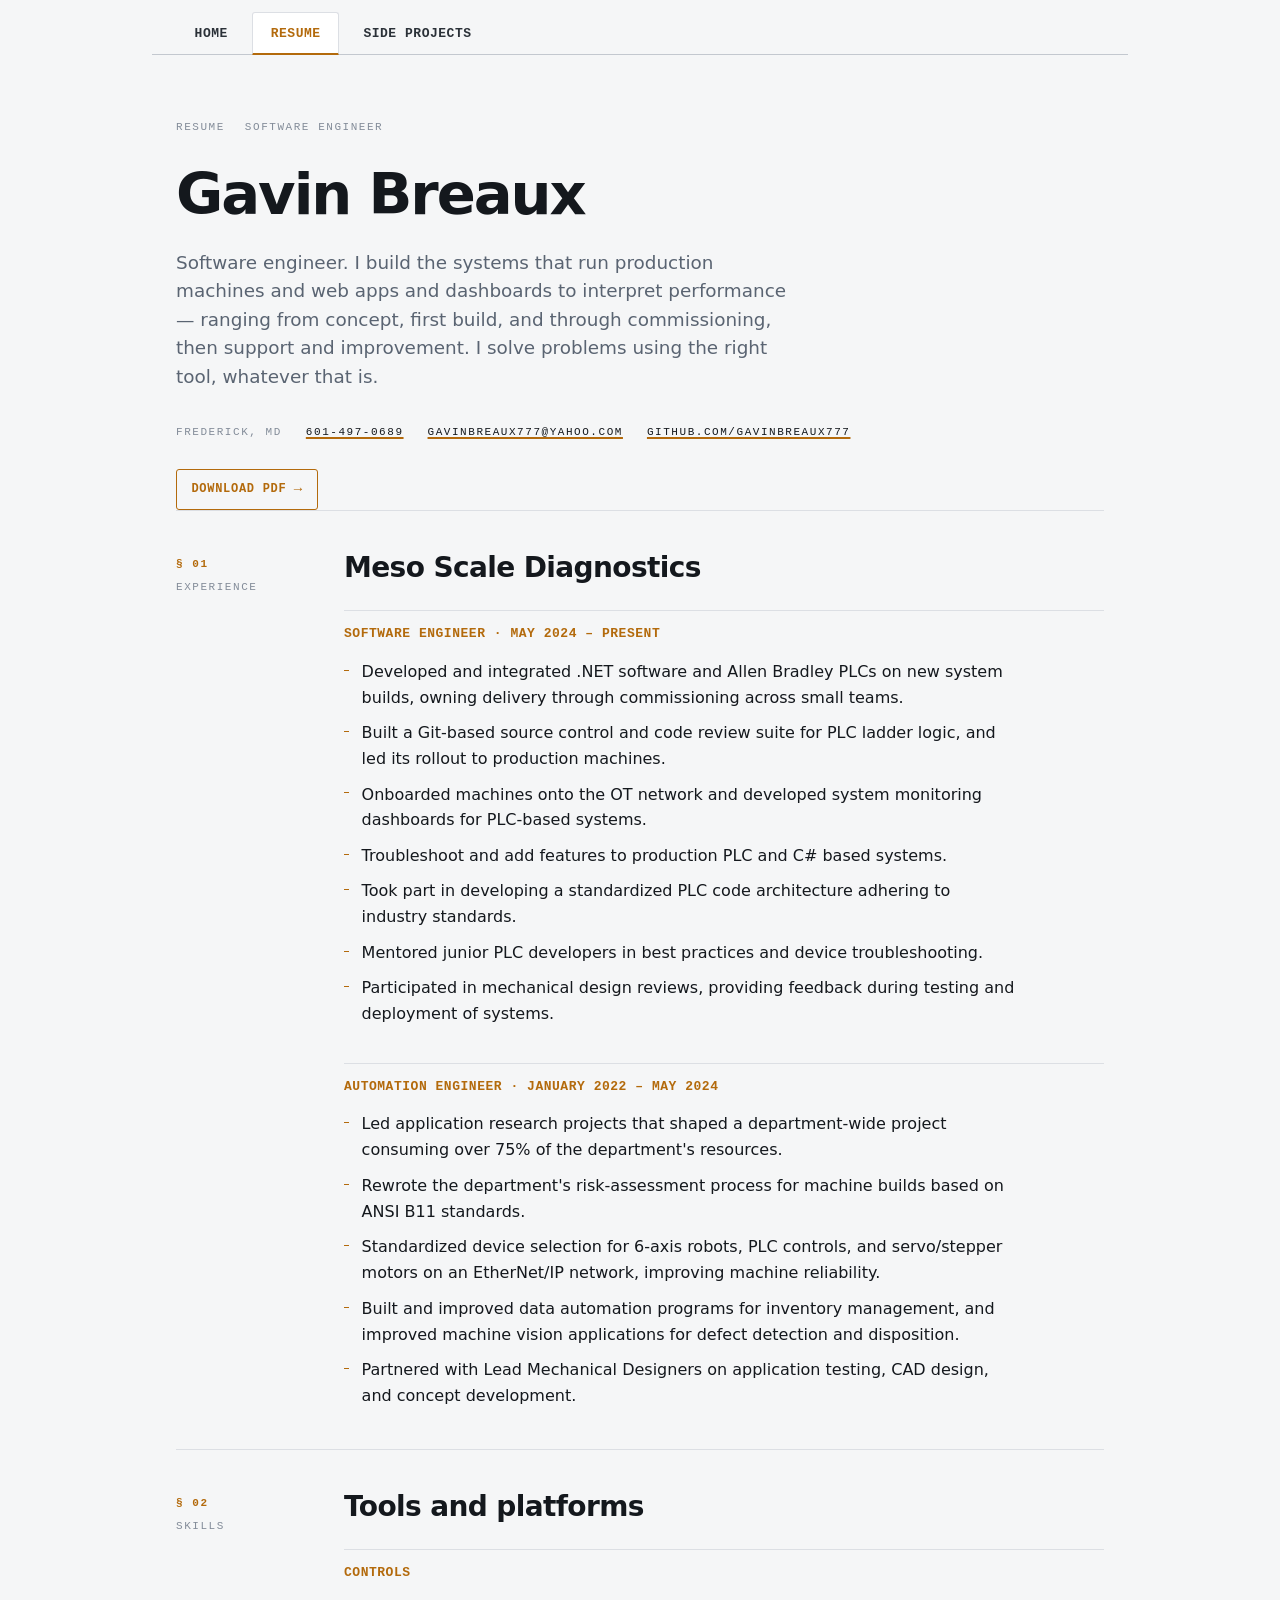
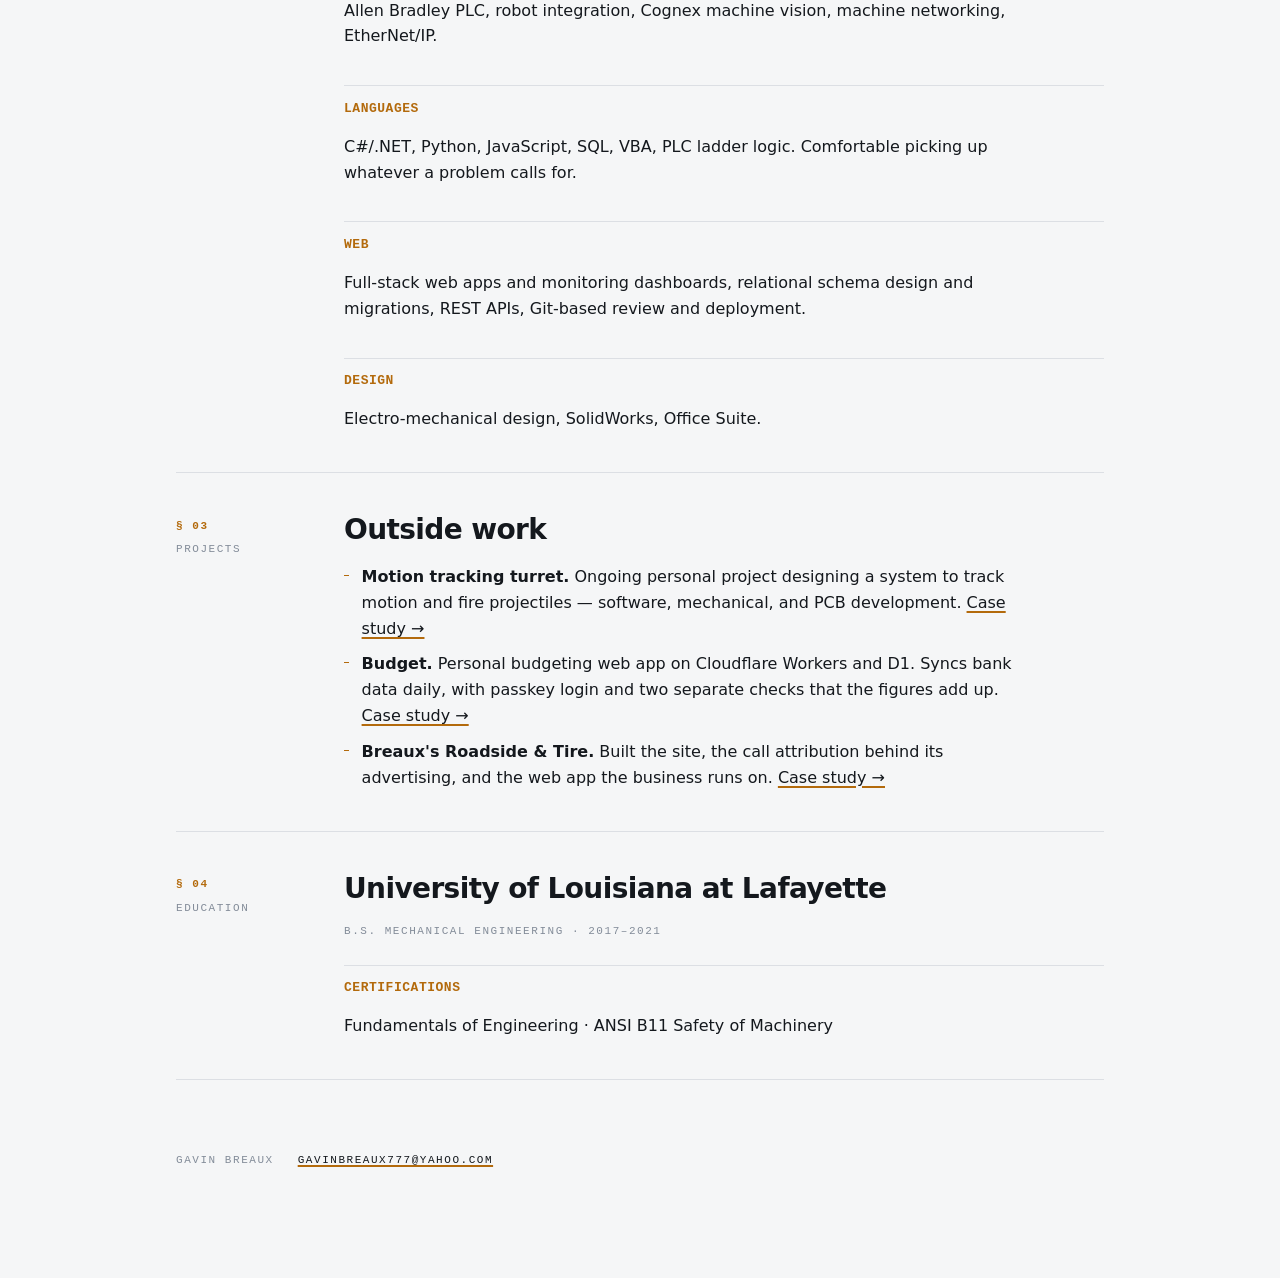
==== commit bb2bec5b: "Rewrite site copy in first person and plain words Replaces em-dash asides, "isn't X, it's Y" lines a" ====
--- a/resume/index.html
+++ b/resume/index.html
@@ -26,9 +26,9 @@
 
     <p class="deck">
       Software engineer. I build the systems that run production machines and
-      the web apps and dashboards that make them legible &mdash; owning delivery
-      from new builds through commissioning, then staying on to extend what's
-      already running. I solve problems using the right tool, whatever that is.
+      web apps and dashboards to interpret performance &mdash; ranging
+      from concept, first build, and through commissioning, then support and improvement.
+      I solve problems using the right tool, whatever that is.
     </p>
 
     <div class="byline">
@@ -158,8 +158,8 @@
         </li>
         <li>
           <strong>Budget.</strong> Personal budgeting web app on Cloudflare
-          Workers and D1 that reconciles two years of bank data to the cent,
-          with passkey auth and two independent verification layers.
+          Workers and D1. Syncs bank data daily, with passkey login and two
+          separate checks that the figures add up.
           <a href="../work/budget/">Case study &rarr;</a>
         </li>
         <li>
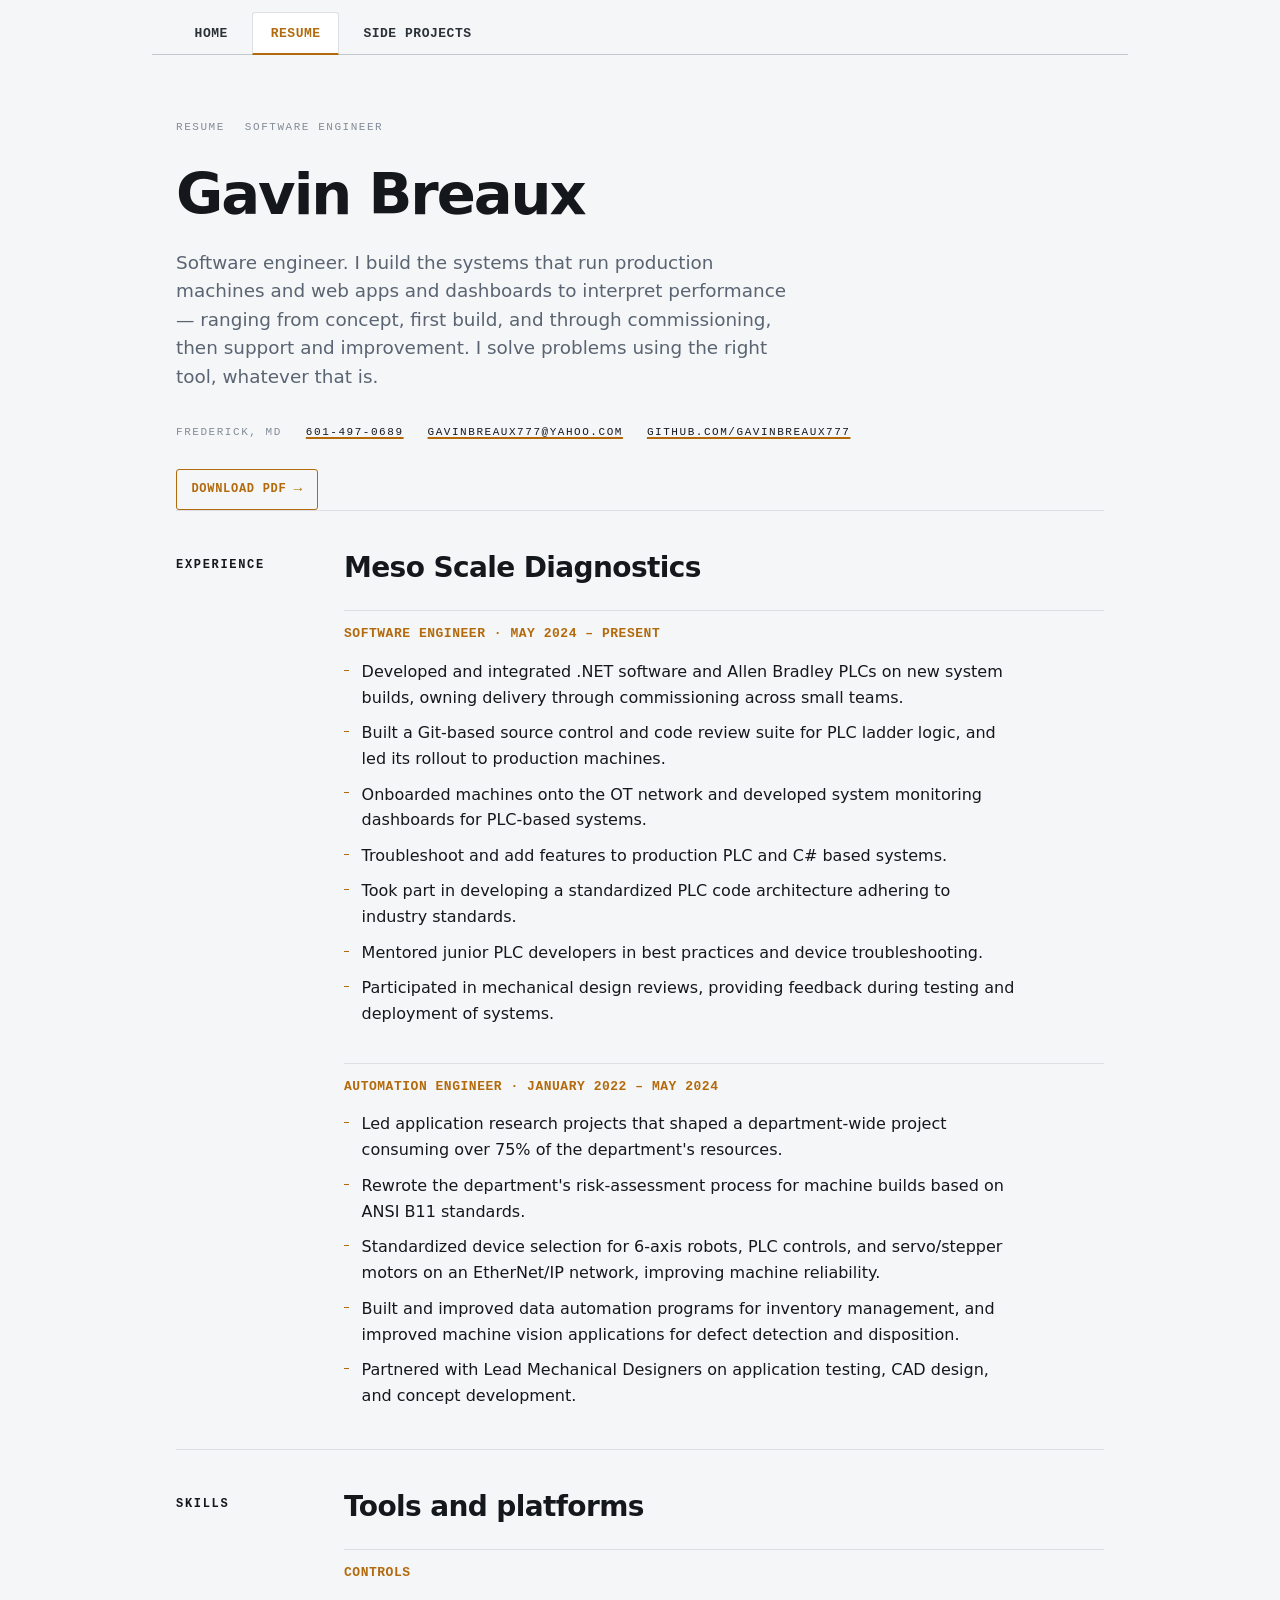
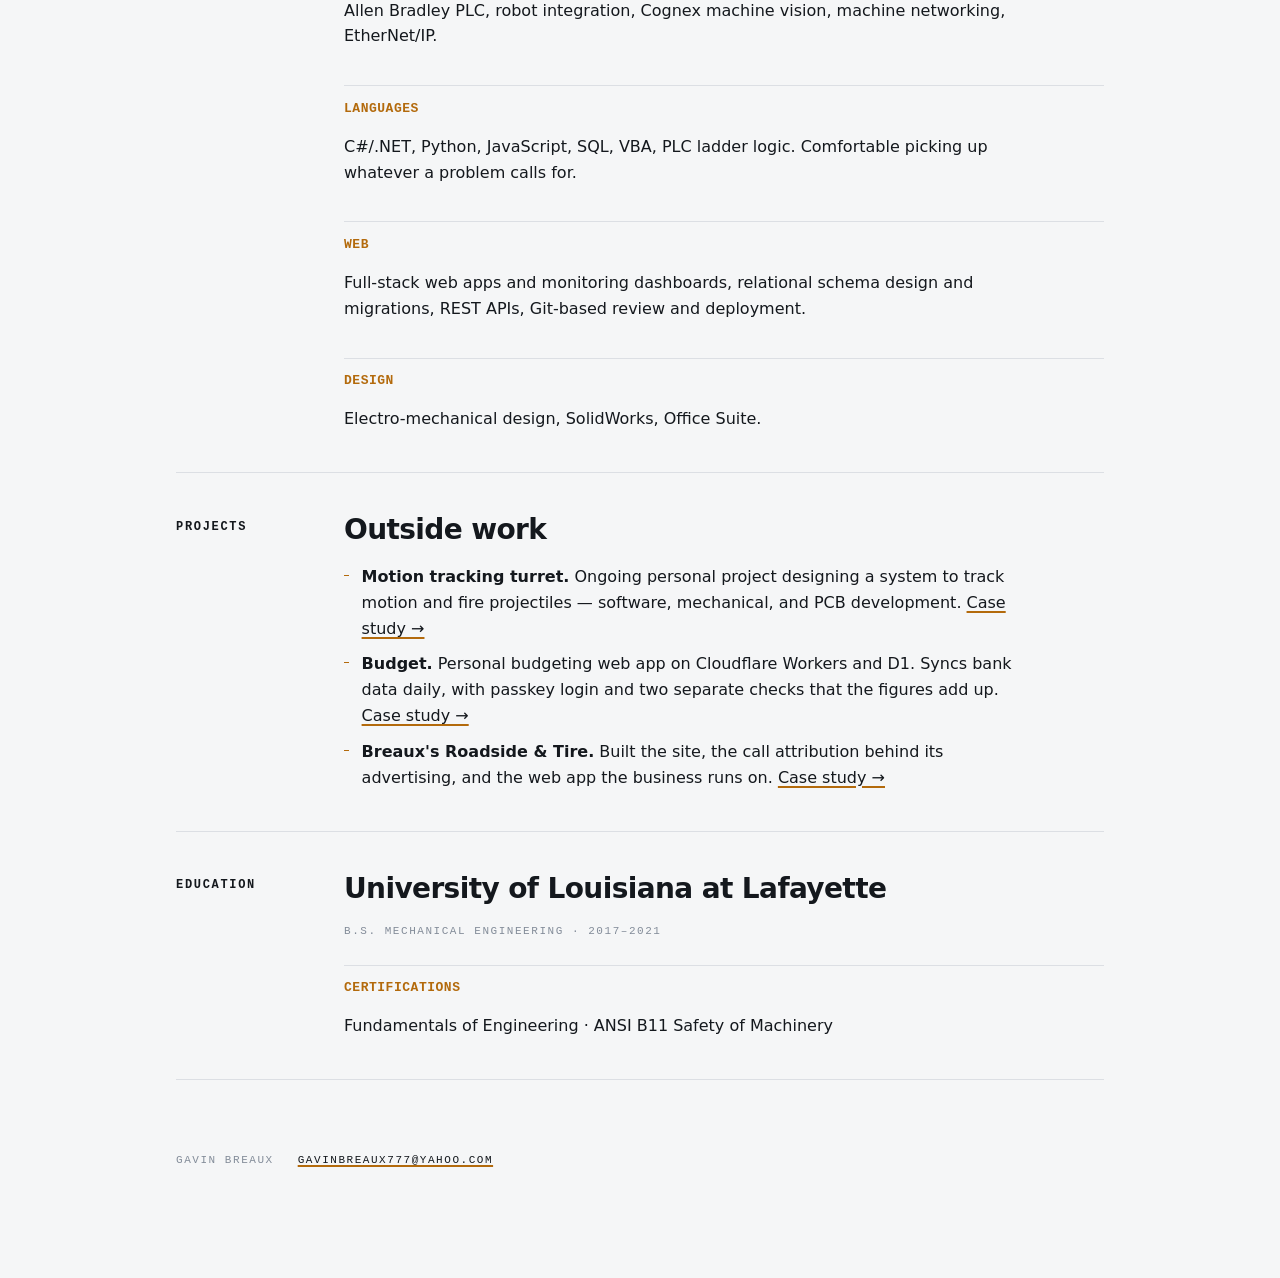
==== commit 8f72e6a9: "Remove section numbering and brighten rail labels Co-Authored-By: Claude Sonnet 5.5 <noreply@anthrop" ====
--- a/resume/index.html
+++ b/resume/index.html
@@ -45,7 +45,6 @@
 
   <section>
     <div class="rail">
-      <span class="rail-num">&sect; 01</span>
       <span class="label">Experience</span>
     </div>
     <div class="body-col">
@@ -113,7 +112,6 @@
 
   <section>
     <div class="rail">
-      <span class="rail-num">&sect; 02</span>
       <span class="label">Skills</span>
     </div>
     <div class="body-col">
@@ -144,7 +142,6 @@
 
   <section>
     <div class="rail">
-      <span class="rail-num">&sect; 03</span>
       <span class="label">Projects</span>
     </div>
     <div class="body-col">
@@ -173,7 +170,6 @@
 
   <section>
     <div class="rail">
-      <span class="rail-num">&sect; 04</span>
       <span class="label">Education</span>
     </div>
     <div class="body-col">
--- a/assets/site.css
+++ b/assets/site.css
@@ -173,7 +173,7 @@
   border-bottom: 1px solid var(--rule);
 }
 .rail { display: flex; flex-direction: column; gap: 0.35rem; padding-top: 0.3rem; }
-.rail-num { font-family: var(--font-mono); font-size: 0.6875rem; letter-spacing: 0.14em; color: var(--amber); font-weight: 600; }
+.rail .label { color: var(--ink); font-weight: 700; font-size: 0.75rem; }
 .body-col { display: flex; flex-direction: column; gap: 1rem; min-width: 0; }
 .body-col > h2 { margin-bottom: 0.15rem; }
 
